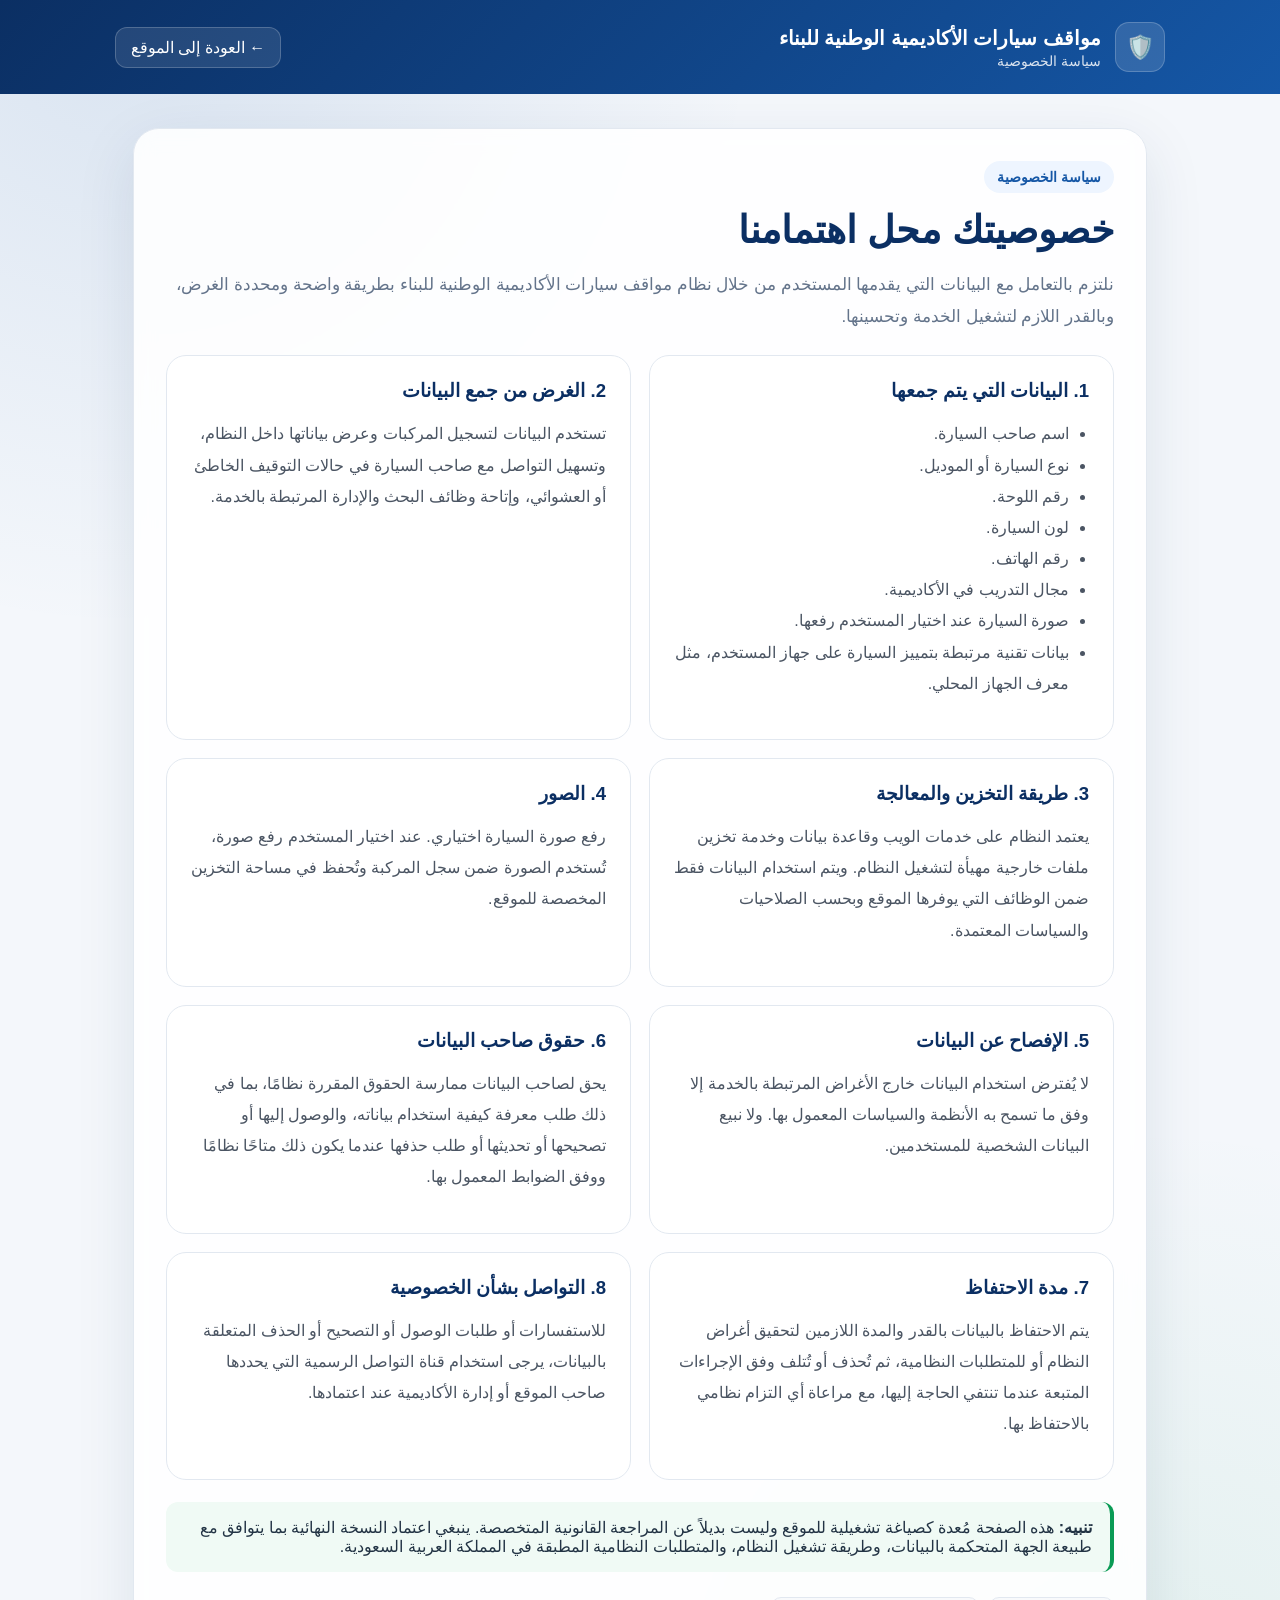
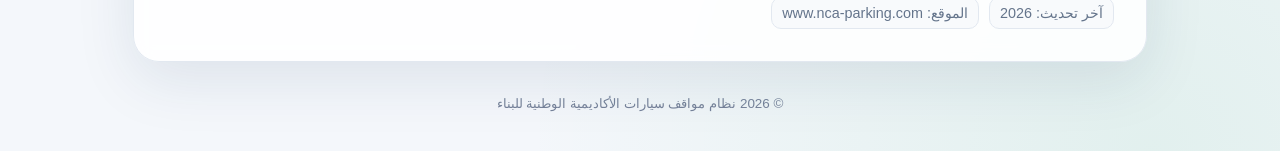
==== privacy.html @ 4f8e2a29 "Create privacy.html" ====
<!doctype html>
<html lang="ar" dir="rtl">
<head>
  <meta charset="UTF-8">
  <meta name="viewport" content="width=device-width, initial-scale=1.0">
  <title>سياسة الخصوصية | مواقف سيارات الأكاديمية الوطنية للبناء</title>
  <meta name="description" content="سياسة الخصوصية لنظام مواقف سيارات الأكاديمية الوطنية للبناء">
  <style>
:root{
  --navy:#0b2f63;
  --blue:#1557a6;
  --green:#0a9b55;
  --ink:#182234;
  --muted:#64748b;
  --bg:#f4f7fb;
  --card:#ffffff;
  --line:#e2e8f0;
}
*{box-sizing:border-box}
body{
  margin:0;
  font-family:"Segoe UI",Tahoma,Arial,sans-serif;
  color:var(--ink);
  background:
    radial-gradient(circle at 10% 0%, rgba(21,87,166,.12), transparent 30%),
    radial-gradient(circle at 90% 100%, rgba(10,155,85,.08), transparent 30%),
    var(--bg);
}
.top{
  background:linear-gradient(135deg,var(--navy),var(--blue));
  color:white;
  padding:22px 18px;
}
.top-inner{max-width:1050px;margin:auto;display:flex;align-items:center;justify-content:space-between;gap:20px}
.brand{display:flex;align-items:center;gap:14px}
.brand .mark{
  width:50px;height:50px;border-radius:14px;
  display:grid;place-items:center;
  background:rgba(255,255,255,.13);
  border:1px solid rgba(255,255,255,.2);
  font-size:23px;
}
.brand h1{margin:0;font-size:1.25rem}
.brand p{margin:3px 0 0;opacity:.84;font-size:.9rem}
.back{
  color:white;text-decoration:none;
  padding:10px 15px;border-radius:12px;
  background:rgba(255,255,255,.1);
  border:1px solid rgba(255,255,255,.2);
  white-space:nowrap;
}
.wrap{max-width:1050px;margin:34px auto;padding:0 18px}
.hero{
  background:rgba(255,255,255,.88);
  border:1px solid var(--line);
  border-radius:26px;
  padding:32px;
  box-shadow:0 18px 60px rgba(15,45,90,.10);
  backdrop-filter:blur(10px);
}
.badge{
  display:inline-flex;align-items:center;gap:8px;
  padding:8px 13px;border-radius:999px;
  background:#eef5ff;color:var(--blue);
  font-weight:800;font-size:.88rem;
}
h2{margin:14px 0 10px;color:var(--navy);font-size:clamp(1.8rem,4vw,2.4rem)}
.lead{color:var(--muted);font-size:1.06rem;line-height:1.9}
.grid{display:grid;grid-template-columns:repeat(2,minmax(0,1fr));gap:18px;margin-top:22px}
.section{
  background:var(--card);
  border:1px solid var(--line);
  border-radius:20px;
  padding:24px;
}
.section h3{margin:0 0 12px;color:var(--navy);font-size:1.16rem}
.section p,.section li{color:#4b5563;line-height:1.95}
.section ul{padding-right:20px}
.note{
  margin-top:22px;padding:16px 18px;
  border-right:4px solid var(--green);
  background:#f0faf5;border-radius:12px;color:#234;
}
.meta{margin-top:25px;display:flex;flex-wrap:wrap;gap:10px;color:var(--muted);font-size:.9rem}
.meta span{background:#f8fafc;border:1px solid var(--line);padding:7px 10px;border-radius:10px}
footer{max-width:1050px;margin:18px auto 40px;padding:0 18px;color:#76839a;text-align:center;font-size:.84rem}
@media(max-width:760px){.grid{grid-template-columns:1fr}.hero{padding:22px}.top-inner{align-items:flex-start;flex-direction:column}.back{width:100%;text-align:center}}
</style>
</head>
<body>
<header class="top">
  <div class="top-inner">
    <div class="brand">
      <div class="mark">🛡️</div>
      <div>
        <h1>مواقف سيارات الأكاديمية الوطنية للبناء</h1>
        <p>سياسة الخصوصية</p>
      </div>
    </div>
    <a class="back" href="index.html">← العودة إلى الموقع</a>
  </div>
</header>

<main class="wrap">
  <section class="hero">
    <span class="badge">سياسة الخصوصية</span>
    <h2>خصوصيتك محل اهتمامنا</h2>
    <p class="lead">
      نلتزم بالتعامل مع البيانات التي يقدمها المستخدم من خلال نظام مواقف سيارات الأكاديمية
      الوطنية للبناء بطريقة واضحة ومحددة الغرض، وبالقدر اللازم لتشغيل الخدمة وتحسينها.
    </p>

    <div class="grid">
      <article class="section">
        <h3>1. البيانات التي يتم جمعها</h3>
        <ul>
          <li>اسم صاحب السيارة.</li>
          <li>نوع السيارة أو الموديل.</li>
          <li>رقم اللوحة.</li>
          <li>لون السيارة.</li>
          <li>رقم الهاتف.</li>
          <li>مجال التدريب في الأكاديمية.</li>
          <li>صورة السيارة عند اختيار المستخدم رفعها.</li>
          <li>بيانات تقنية مرتبطة بتمييز السيارة على جهاز المستخدم، مثل معرف الجهاز المحلي.</li>
        </ul>
      </article>

      <article class="section">
        <h3>2. الغرض من جمع البيانات</h3>
        <p>
          تستخدم البيانات لتسجيل المركبات وعرض بياناتها داخل النظام، وتسهيل التواصل مع صاحب
          السيارة في حالات التوقيف الخاطئ أو العشوائي، وإتاحة وظائف البحث والإدارة المرتبطة بالخدمة.
        </p>
      </article>

      <article class="section">
        <h3>3. طريقة التخزين والمعالجة</h3>
        <p>
          يعتمد النظام على خدمات الويب وقاعدة بيانات وخدمة تخزين ملفات خارجية مهيأة لتشغيل النظام.
          ويتم استخدام البيانات فقط ضمن الوظائف التي يوفرها الموقع وبحسب الصلاحيات والسياسات المعتمدة.
        </p>
      </article>

      <article class="section">
        <h3>4. الصور</h3>
        <p>
          رفع صورة السيارة اختياري. عند اختيار المستخدم رفع صورة، تُستخدم الصورة ضمن سجل المركبة
          وتُحفظ في مساحة التخزين المخصصة للموقع.
        </p>
      </article>

      <article class="section">
        <h3>5. الإفصاح عن البيانات</h3>
        <p>
          لا يُفترض استخدام البيانات خارج الأغراض المرتبطة بالخدمة إلا وفق ما تسمح به الأنظمة
          والسياسات المعمول بها. ولا نبيع البيانات الشخصية للمستخدمين.
        </p>
      </article>

      <article class="section">
        <h3>6. حقوق صاحب البيانات</h3>
        <p>
          يحق لصاحب البيانات ممارسة الحقوق المقررة نظامًا، بما في ذلك طلب معرفة كيفية استخدام
          بياناته، والوصول إليها أو تصحيحها أو تحديثها أو طلب حذفها عندما يكون ذلك متاحًا نظامًا
          ووفق الضوابط المعمول بها.
        </p>
      </article>

      <article class="section">
        <h3>7. مدة الاحتفاظ</h3>
        <p>
          يتم الاحتفاظ بالبيانات بالقدر والمدة اللازمين لتحقيق أغراض النظام أو للمتطلبات النظامية،
          ثم تُحذف أو تُتلف وفق الإجراءات المتبعة عندما تنتفي الحاجة إليها، مع مراعاة أي التزام
          نظامي بالاحتفاظ بها.
        </p>
      </article>

      <article class="section">
        <h3>8. التواصل بشأن الخصوصية</h3>
        <p>
          للاستفسارات أو طلبات الوصول أو التصحيح أو الحذف المتعلقة بالبيانات، يرجى استخدام قناة
          التواصل الرسمية التي يحددها صاحب الموقع أو إدارة الأكاديمية عند اعتمادها.
        </p>
      </article>
    </div>

    <div class="note">
      <strong>تنبيه:</strong>
      هذه الصفحة مُعدة كصياغة تشغيلية للموقع وليست بديلاً عن المراجعة القانونية المتخصصة.
      ينبغي اعتماد النسخة النهائية بما يتوافق مع طبيعة الجهة المتحكمة بالبيانات، وطريقة تشغيل
      النظام، والمتطلبات النظامية المطبقة في المملكة العربية السعودية.
    </div>

    <div class="meta">
      <span>آخر تحديث: 2026</span>
      <span>الموقع: www.nca-parking.com</span>
    </div>
  </section>
</main>

<footer>© 2026 نظام مواقف سيارات الأكاديمية الوطنية للبناء</footer>
</body>
</html>
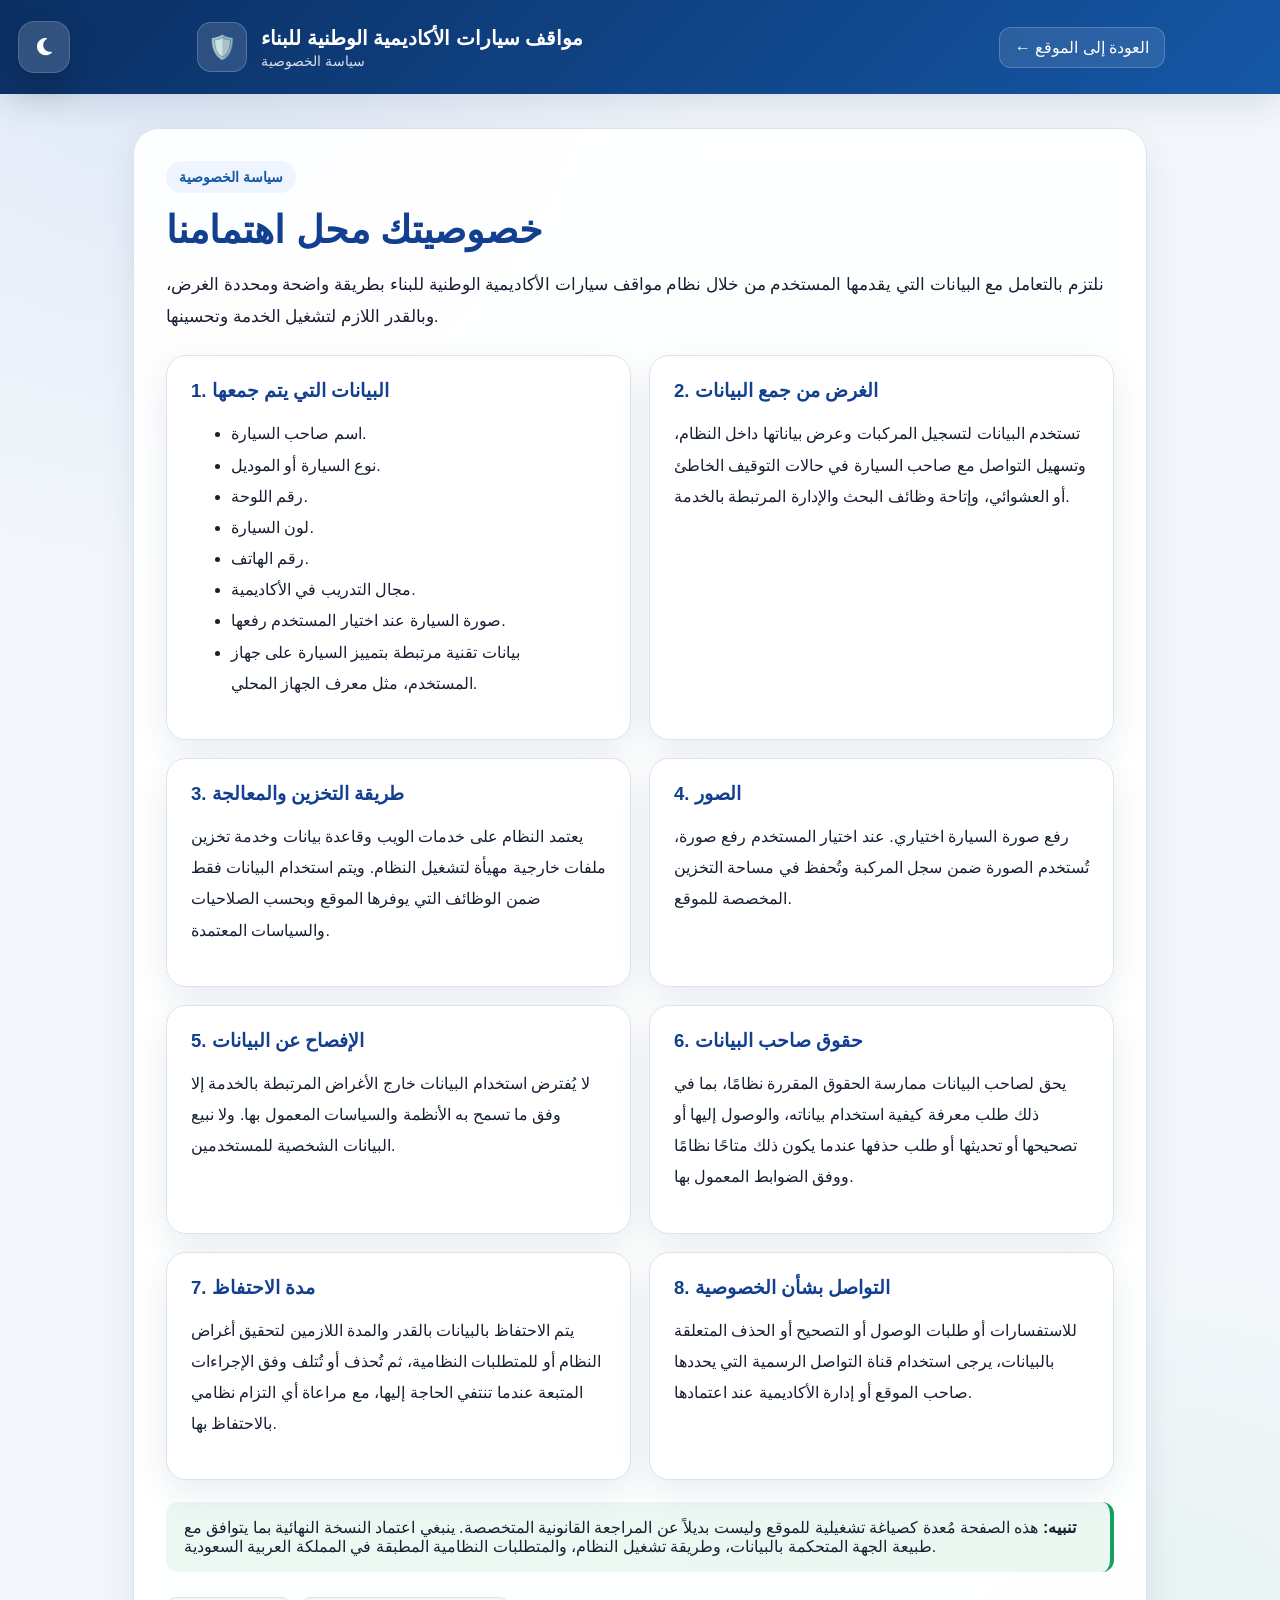
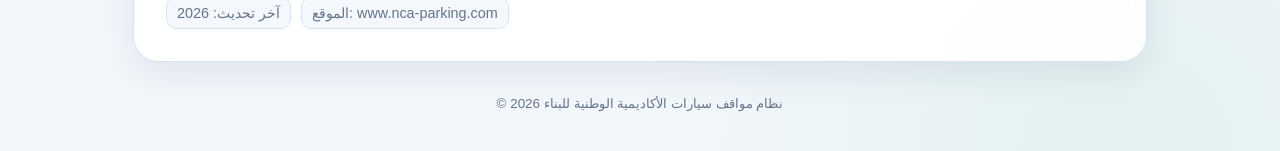
==== commit 83c10fe3: "Update privacy.html" ====
--- a/privacy.html
+++ b/privacy.html
@@ -1,11 +1,14 @@
-<!doctype html>
-<html lang="ar" dir="rtl">
 <head>
   <meta charset="UTF-8">
   <meta name="viewport" content="width=device-width, initial-scale=1.0">
   <title>سياسة الخصوصية | مواقف سيارات الأكاديمية الوطنية للبناء</title>
+  <link rel="stylesheet" href="https://cdnjs.cloudflare.com/ajax/libs/font-awesome/6.4.0/css/all.min.css">
   <meta name="description" content="سياسة الخصوصية لنظام مواقف سيارات الأكاديمية الوطنية للبناء">
-  <style>
+  
+
+
+
+<style>
 :root{
   --navy:#0b2f63;
   --blue:#1557a6;
@@ -86,10 +89,180 @@
 footer{max-width:1050px;margin:18px auto 40px;padding:0 18px;color:#76839a;text-align:center;font-size:.84rem}
 @media(max-width:760px){.grid{grid-template-columns:1fr}.hero{padding:22px}.top-inner{align-items:flex-start;flex-direction:column}.back{width:100%;text-align:center}}
 </style>
-</head>
+
+<style id="index-theme-matched">
+  :root{
+    --bg-primary:#f3f7fb;
+    --bg-secondary:#ffffff;
+    --bg-elevated:rgba(255,255,255,.92);
+    --text-primary:#172033;
+    --text-secondary:#64748b;
+    --text-muted:#8b98aa;
+    --accent-blue:#123f8f;
+    --accent-blue-light:#2c67d8;
+    --accent-green:#16a05d;
+    --accent-red:#d9364f;
+    --accent-yellow:#f2b705;
+    --accent-info:#168ca5;
+    --border-color:#dbe3ee;
+    --input-bg:#ffffff;
+    --hover-bg:#f4f7fb;
+    --header-shadow:0 10px 34px rgba(16,42,82,.12);
+    --card-shadow:0 12px 35px rgba(18,52,96,.09);
+  }
+
+  [data-theme="dark"]{
+    --bg-primary:#0b1220;
+    --bg-secondary:#121b2b;
+    --bg-elevated:rgba(18,27,43,.94);
+    --text-primary:#f4f7fb;
+    --text-secondary:#aab6c7;
+    --text-muted:#7f8ca0;
+    --accent-blue:#79a6ff;
+    --accent-blue-light:#3e76e5;
+    --accent-green:#45cf8a;
+    --accent-red:#ff6b7c;
+    --accent-yellow:#ffd45a;
+    --accent-info:#59c4da;
+    --border-color:#27344a;
+    --input-bg:#0f1726;
+    --hover-bg:#182337;
+    --header-shadow:0 16px 45px rgba(0,0,0,.34);
+    --card-shadow:0 18px 48px rgba(0,0,0,.28);
+  }
+
+  html{color-scheme:light;}
+  html[data-theme="dark"]{color-scheme:dark;}
+
+  body{
+    background:
+      radial-gradient(circle at 12% 0%,rgba(44,103,216,.10),transparent 28%),
+      radial-gradient(circle at 88% 100%,rgba(22,160,93,.07),transparent 24%),
+      var(--bg-primary);
+    color:var(--text-primary);
+    transition:background-color .35s ease,color .35s ease;
+  }
+
+  .top{position:relative;box-shadow:var(--header-shadow);}
+  .top-inner{position:relative;padding-left:82px;}
+
+  .hero{
+    background:var(--bg-elevated);
+    border-color:var(--border-color);
+    box-shadow:var(--card-shadow);
+    color:var(--text-primary);
+    transition:background-color .35s ease,border-color .35s ease,box-shadow .35s ease,color .35s ease;
+  }
+
+  .section{
+    background:var(--bg-secondary);
+    border-color:var(--border-color);
+    color:var(--text-primary);
+    box-shadow:var(--card-shadow);
+    transition:background-color .35s ease,border-color .35s ease,box-shadow .35s ease,color .35s ease;
+  }
+
+  h2,.section h3{color:var(--accent-blue);}
+  .lead,.section p,.section li{color:var(--text-primary);}
+  .meta{color:var(--text-secondary);}
+  .meta span{
+    background:var(--hover-bg);
+    border-color:var(--border-color);
+    color:var(--text-secondary);
+  }
+  .note{
+    background:rgba(22,160,93,.08);
+    border-right-color:var(--accent-green);
+    color:var(--text-primary);
+  }
+  footer{color:var(--text-secondary);}
+
+  [data-theme="dark"] .hero,
+  [data-theme="dark"] .section{
+    background:var(--bg-secondary);
+    border-color:var(--border-color);
+    color:var(--text-primary);
+    box-shadow:var(--card-shadow);
+  }
+  [data-theme="dark"] h2,
+  [data-theme="dark"] .section h3{color:var(--accent-blue);}
+  [data-theme="dark"] .lead,
+  [data-theme="dark"] .section p,
+  [data-theme="dark"] .section li{color:var(--text-primary);}
+  [data-theme="dark"] .note{
+    background:rgba(69,207,138,.09);
+    color:var(--text-primary);
+    border-right-color:var(--accent-green);
+  }
+  [data-theme="dark"] .meta span{
+    background:var(--hover-bg);
+    border-color:var(--border-color);
+    color:var(--text-secondary);
+  }
+
+  /* زر الوضع بنفس بساطة ورقي الموقع الرئيسي */
+  .legal-theme-toggle{
+    position:absolute;
+    top:50%;
+    left:18px;
+    width:52px;
+    height:52px;
+    transform:translateY(-50%);
+    padding:0;
+    border:1px solid rgba(255,255,255,.15);
+    border-radius:16px;
+    background:rgba(255,255,255,.16);
+    color:#fff;
+    display:grid;
+    place-items:center;
+    cursor:pointer;
+    z-index:30;
+    box-shadow:0 14px 32px rgba(0,0,0,.18);
+    backdrop-filter:blur(12px);
+    -webkit-backdrop-filter:blur(12px);
+    transition:transform .25s ease,background .25s ease,box-shadow .25s ease;
+  }
+  .legal-theme-toggle:hover{
+    transform:translateY(-50%) scale(1.04);
+    background:rgba(255,255,255,.25);
+    box-shadow:0 18px 40px rgba(0,0,0,.24);
+  }
+  .legal-theme-toggle:active{transform:translateY(-50%) scale(.97);}
+  .legal-theme-toggle:focus-visible{
+    outline:none;
+    box-shadow:0 0 0 4px rgba(121,166,255,.22),0 14px 32px rgba(0,0,0,.18);
+  }
+  .legal-theme-toggle i{
+    font-size:1.24rem;
+    transition:transform .35s ease,color .25s ease;
+  }
+  [data-theme="dark"] .legal-theme-toggle{
+    background:rgba(15,23,38,.76);
+    border-color:rgba(121,166,255,.22);
+  }
+  [data-theme="dark"] .legal-theme-toggle i{
+    color:var(--accent-yellow);
+    transform:rotate(180deg);
+  }
+
+  @media(max-width:760px){
+    .top-inner{padding-left:64px;}
+    .legal-theme-toggle{left:10px;width:48px;height:48px;border-radius:15px;}
+  }
+  @media(max-width:420px){
+    .top-inner{padding-left:56px;}
+    .legal-theme-toggle{left:8px;width:44px;height:44px;border-radius:13px;}
+  }
+</style>
+
+</head></head>
 <body>
 <header class="top">
-  <div class="top-inner">
+  <button class="legal-theme-toggle" id="legalThemeToggleBtn" type="button"
+          aria-label="تفعيل الوضع الليلي" title="تفعيل الوضع الليلي">
+    <i class="fas fa-moon" aria-hidden="true"></i>
+  </button>
+<div class="top-inner">
     <div class="brand">
       <div class="mark">🛡️</div>
       <div>
@@ -97,7 +270,7 @@
         <p>سياسة الخصوصية</p>
       </div>
     </div>
-    <a class="back" href="index.html">← العودة إلى الموقع</a>
+    <a class="back" href="https://www.nca-parking.com/">← العودة إلى الموقع</a>
   </div>
 </header>
 
@@ -199,5 +372,42 @@
 </main>
 
 <footer>© 2026 نظام مواقف سيارات الأكاديمية الوطنية للبناء</footer>
+
+<script id="legal-theme-script">
+(() => {
+  const root = document.documentElement;
+  const button = document.getElementById("legalThemeToggleBtn");
+  const key = "parking_theme";
+
+  function theme() {
+    const saved = localStorage.getItem(key);
+    if (saved === "dark" || saved === "light") return saved;
+    return window.matchMedia?.("(prefers-color-scheme: dark)").matches ? "dark" : "light";
+  }
+
+  function render(mode) {
+    const dark = mode === "dark";
+    root.setAttribute("data-theme", dark ? "dark" : "light");
+    root.style.colorScheme = dark ? "dark" : "light";
+    if (button) {
+      const icon = button.querySelector("i");
+      if (icon) icon.className = dark ? "fas fa-sun" : "fas fa-moon";
+      button.setAttribute("aria-label", dark ? "تفعيل الوضع الفاتح" : "تفعيل الوضع الليلي");
+      button.setAttribute("title", dark ? "التحويل إلى الوضع الفاتح" : "التحويل إلى الوضع الليلي");
+    }
+  }
+
+  render(theme());
+
+  button?.addEventListener("click", () => {
+    const next = root.getAttribute("data-theme") === "dark" ? "light" : "dark";
+    localStorage.setItem(key, next);
+    render(next);
+  });
+
+  window.addEventListener("storage", () => render(theme()));
+})();
+</script>
+
 </body>
 </html>
